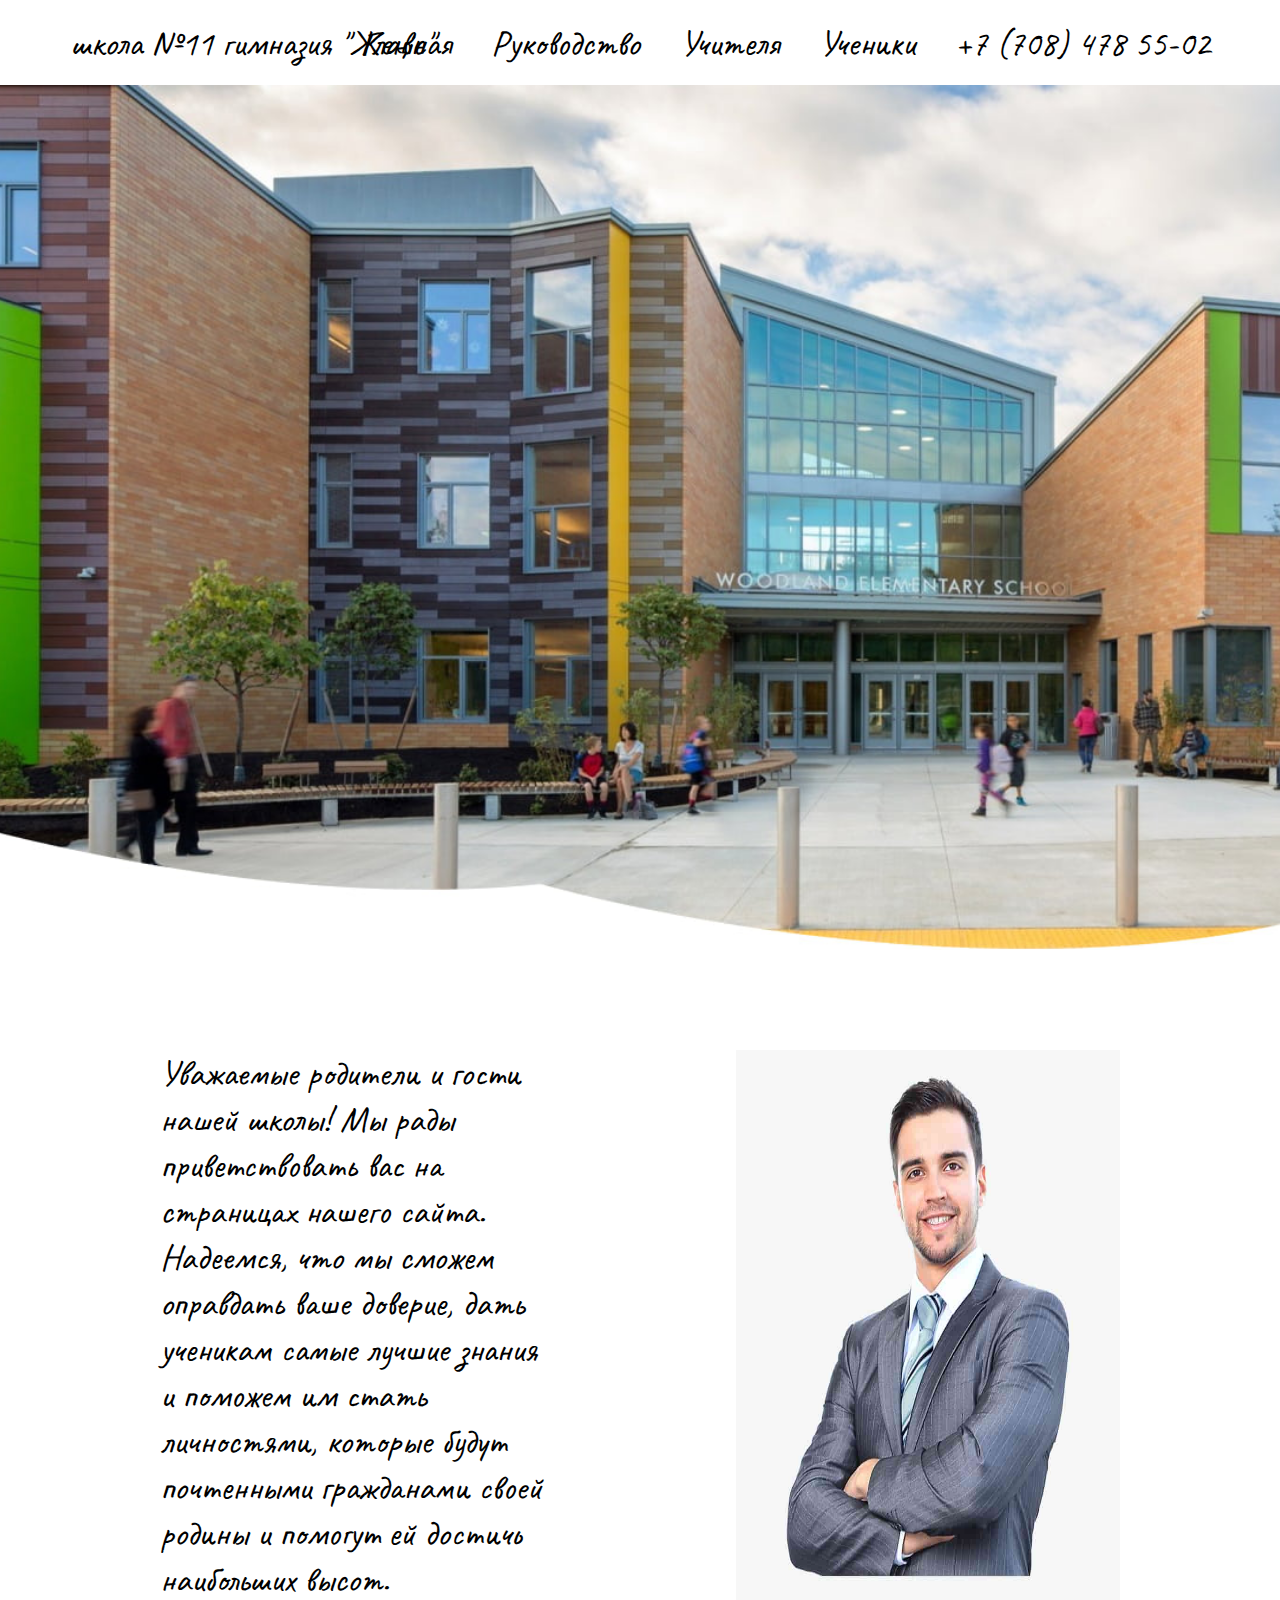
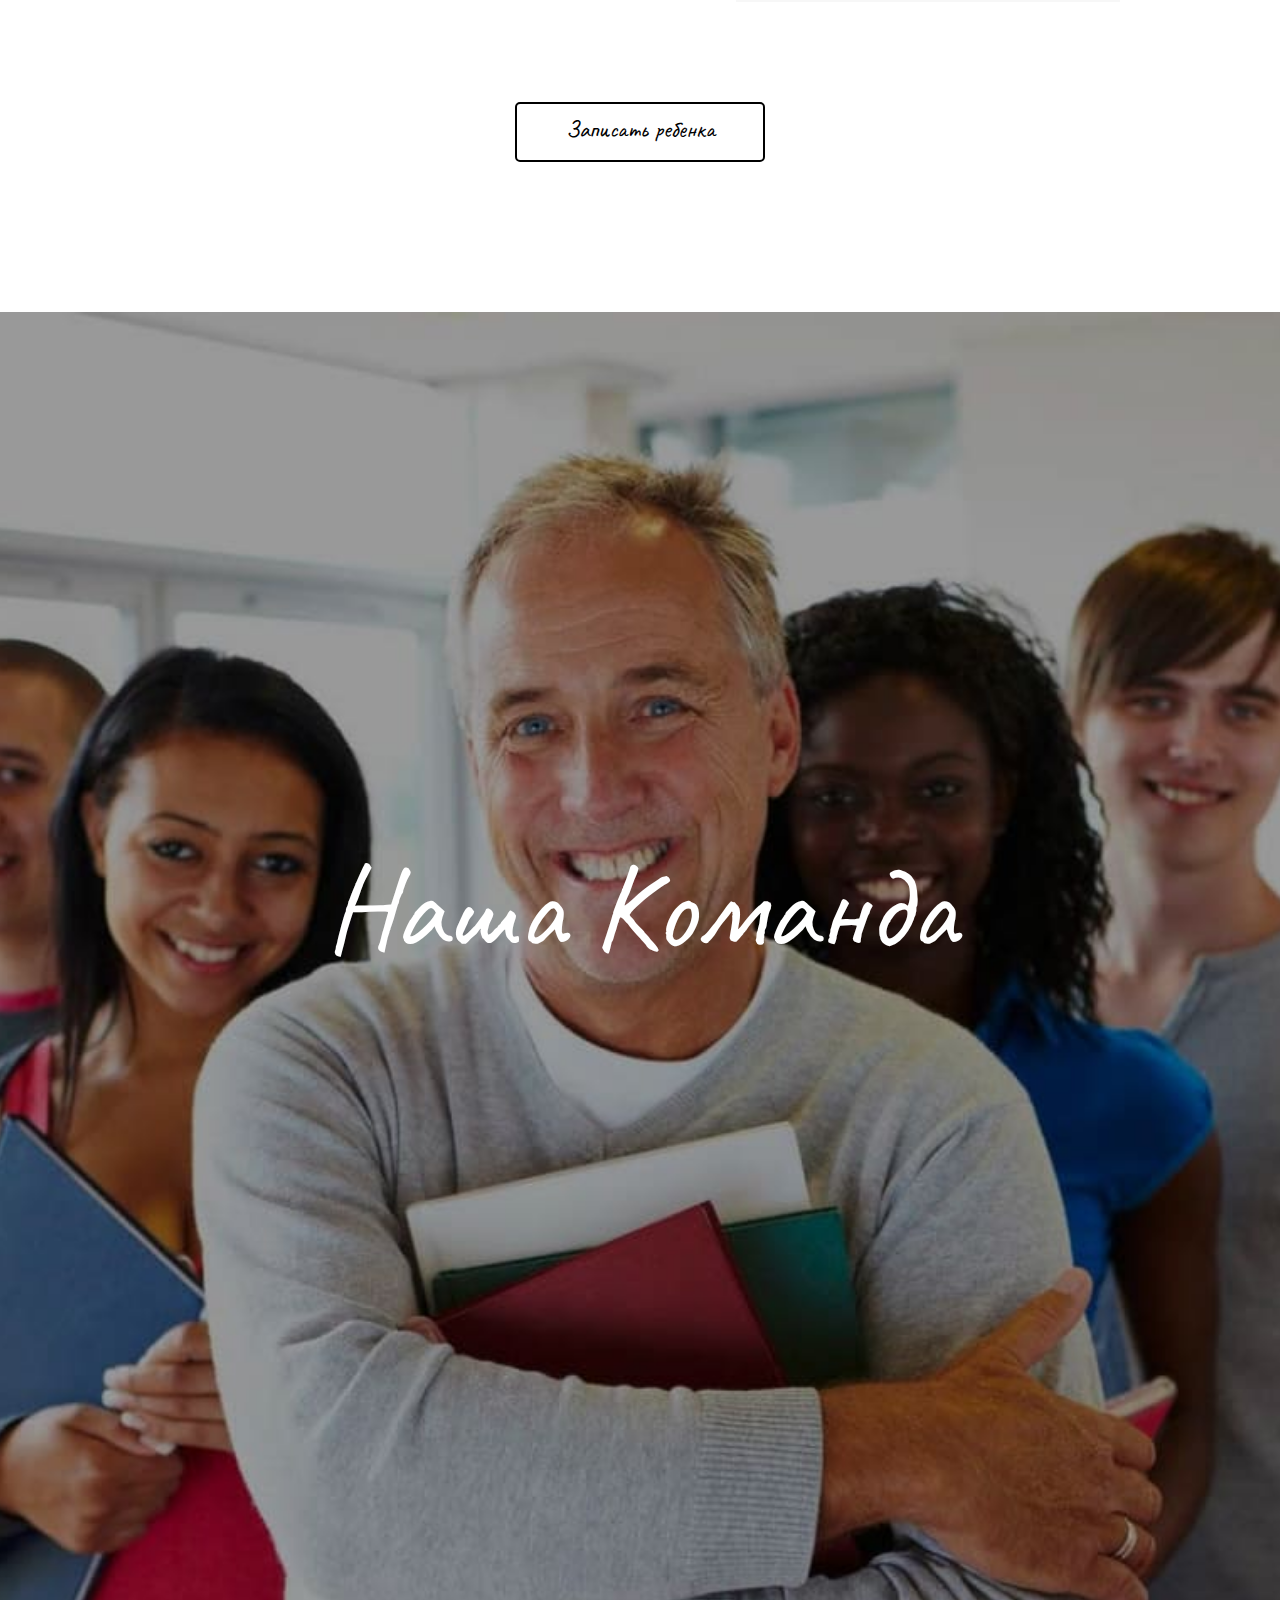
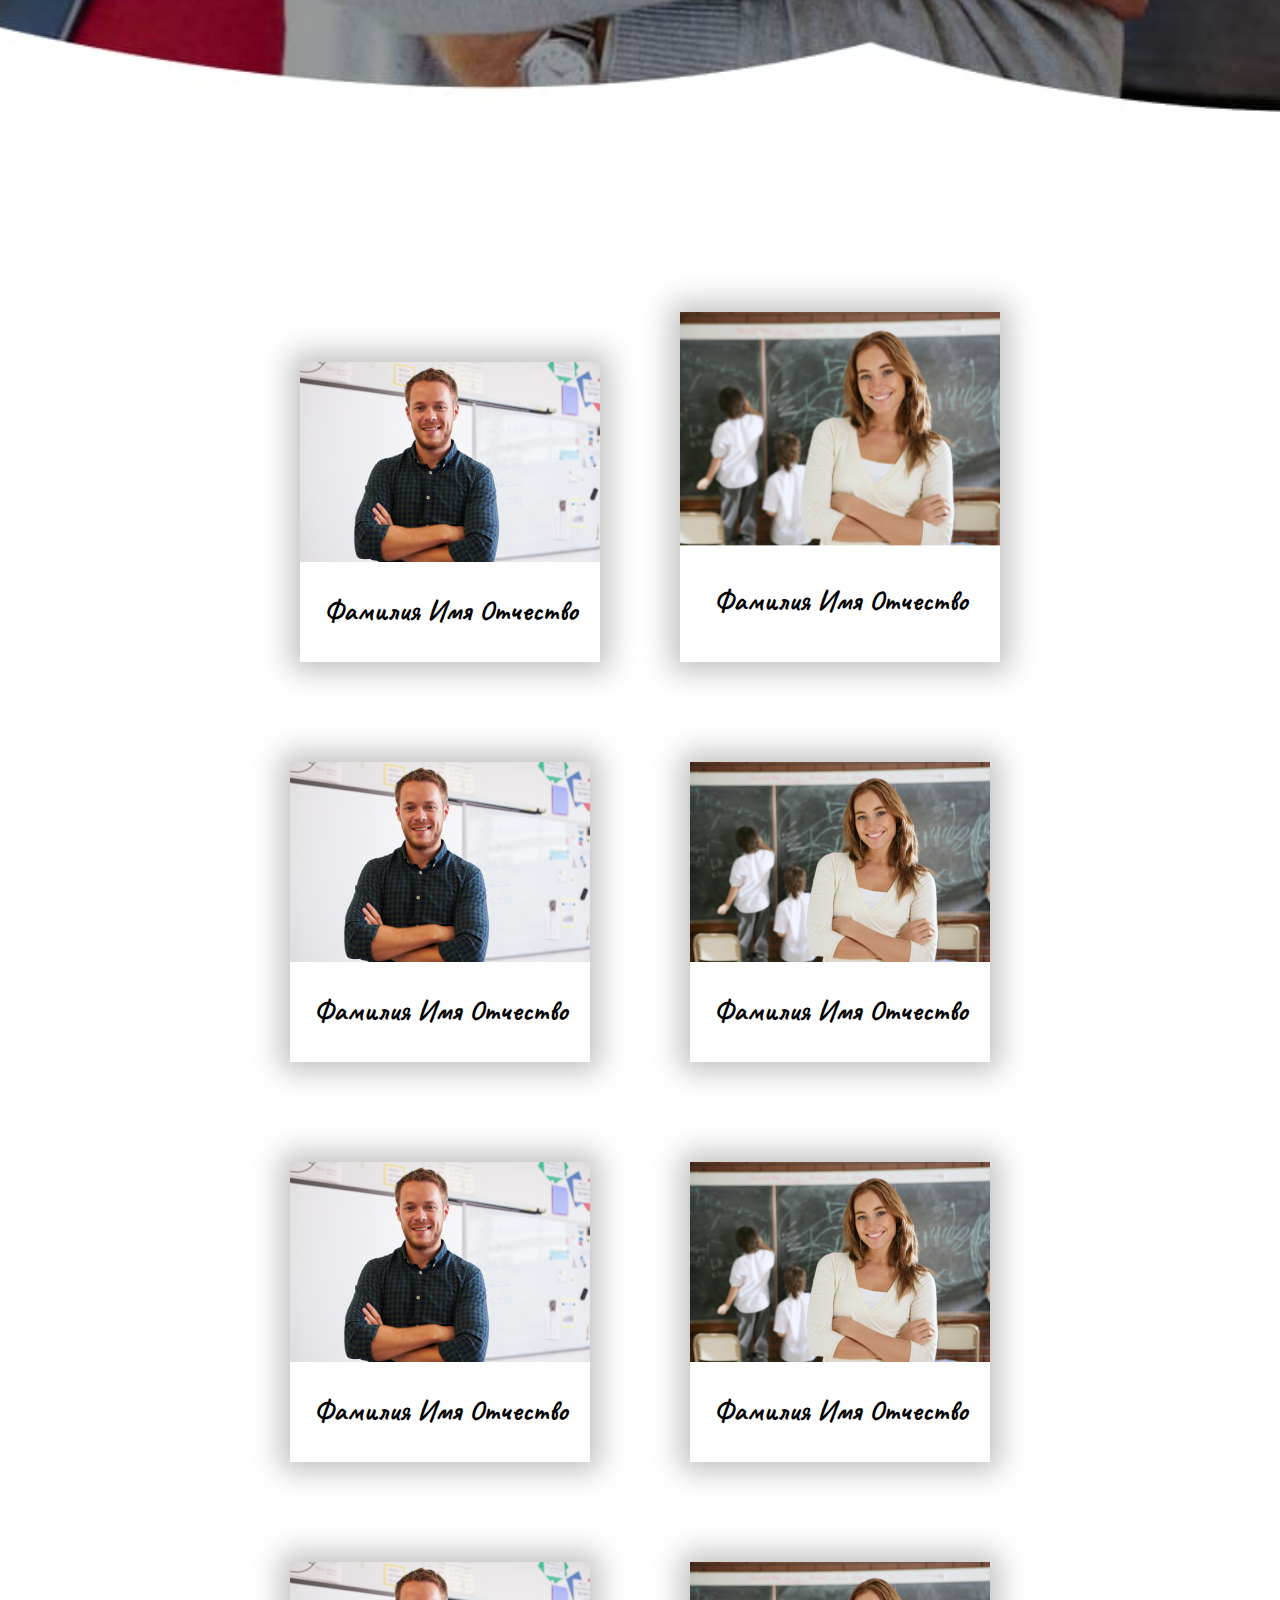
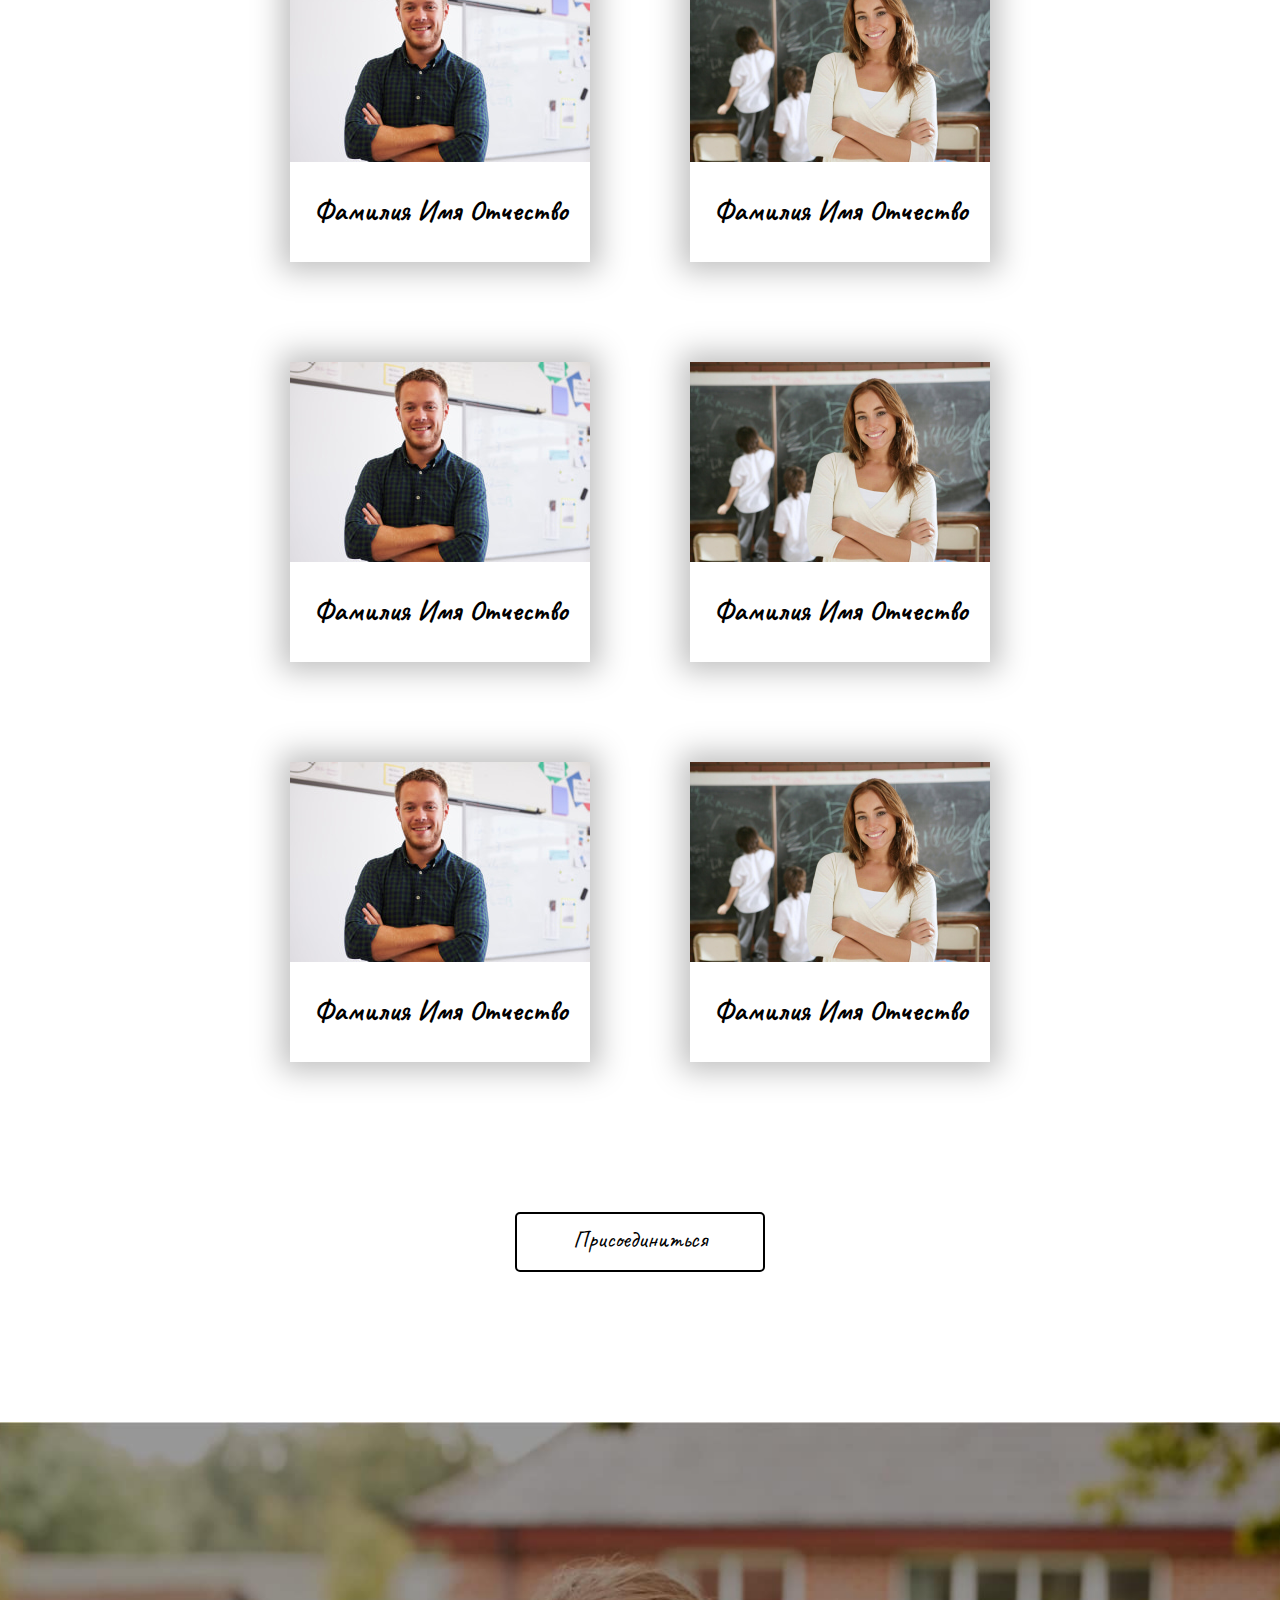
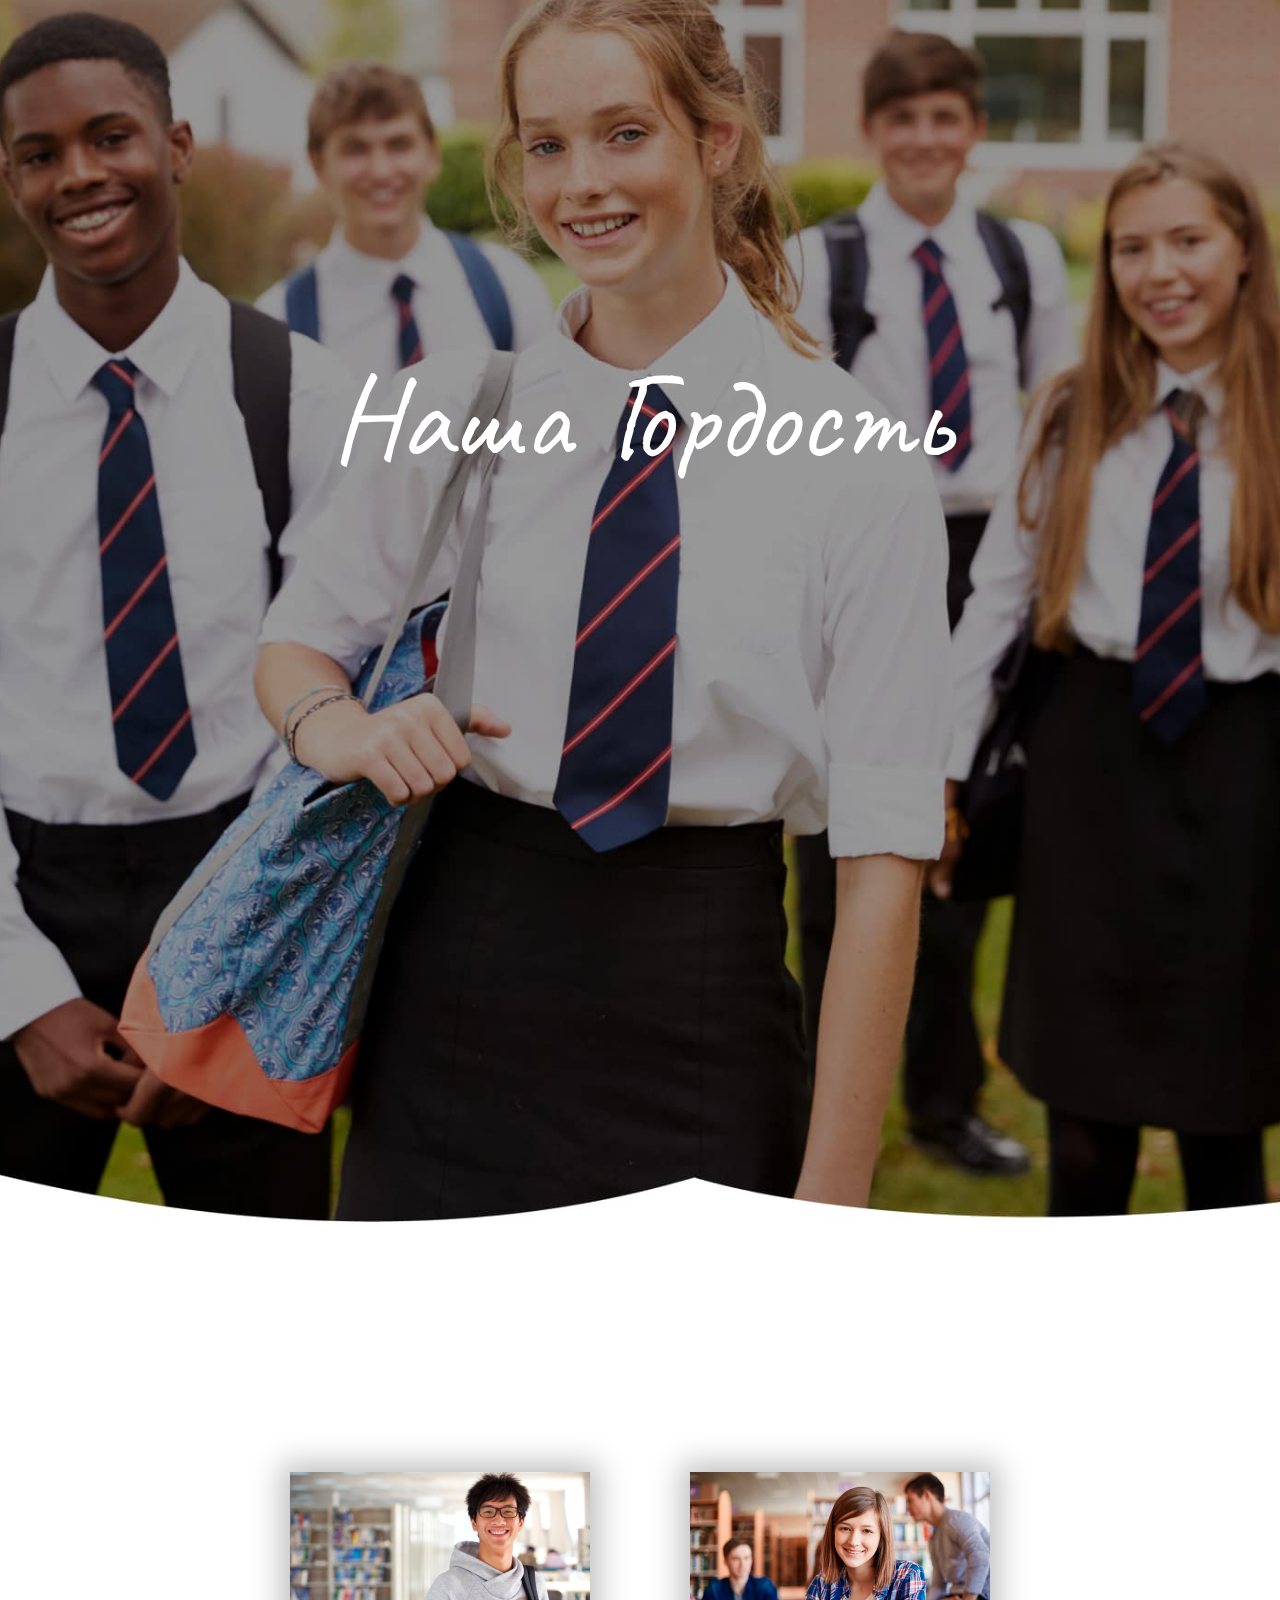
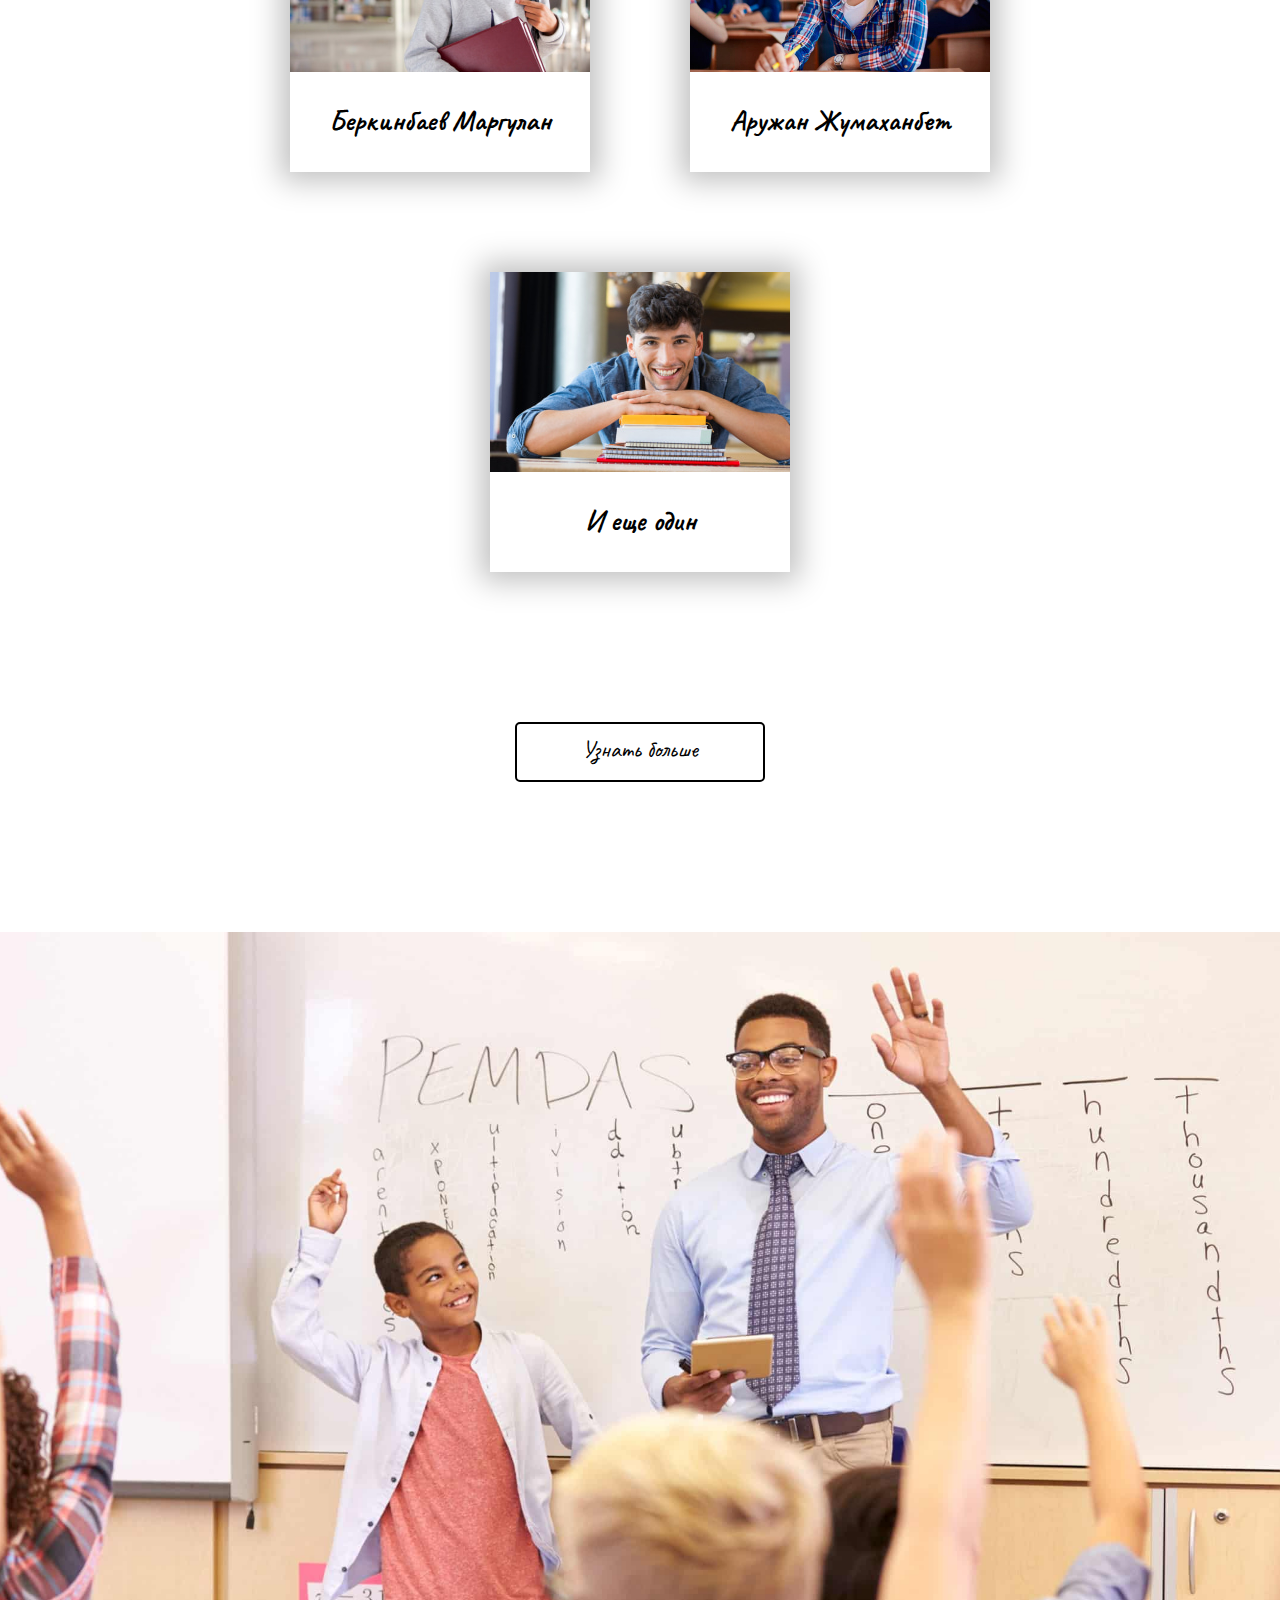
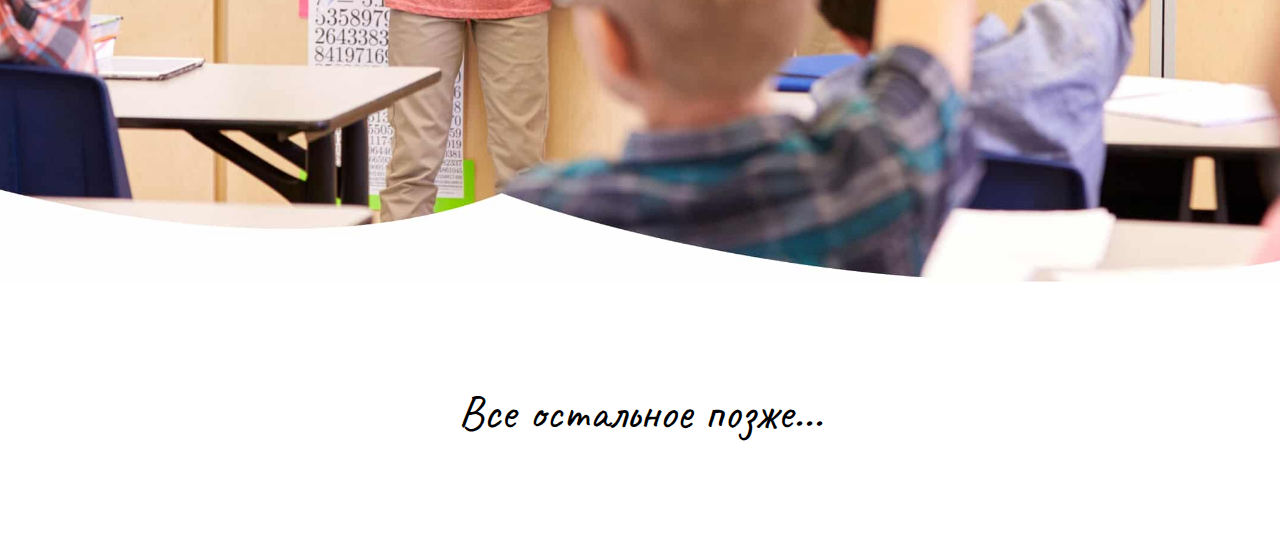
==== index.html @ 85d2d3c3 "Add files via upload" ====
<!DOCTYPE html>
<html lang="en">
<head>
    <meta charset="UTF-8">
    <meta name="viewport" content="width=device-width, initial-scale=1.0">
    <link href="styles.css" rel="stylesheet">
    <link rel="preconnect" href="https://fonts.gstatic.com">
<link href="https://fonts.googleapis.com/css2?family=Caveat&display=swap" rel="stylesheet">
    <title>11 школа</title>
</head>
<body>
    <div class="nav">
            <div class="logo">школа №11 гимназия "Жеңіс"</div>
            <div class="nav__items">
                <a id="one" href="#first"><div class="nav__item">Главная</div></a>
                <a id="two" href="#second"><div class="nav__item">Руководство</div></a>
                <a id="three" href="#third"><div class="nav__item">Учителя</div></a>
                <a id="four" href="#fourth"><div class="nav__item">Ученики</div></a>
                <div class="nav__item"><a href="tel:+77084785641" target="_blank">+7 (708) 478 55-02</a></div>
            </div>
        </div>        
    <div class="header"  id="first">
    </div>
    <div class="container" id="second">
        <div class="glavnaya">
            <div class="about">Уважаемые родители и гости нашей школы! Мы рады приветствовать вас на страницах нашего сайта. Надеемся, что мы сможем оправдать ваше доверие, дать ученикам самые лучшие знания и поможем им стать личностями, которые будут почтенными гражданами своей родины и помогут ей достичь наибольших высот. </div>
            <img src="15.jpg" alt="" class="director">
        </div>
        <a href="# " class="button">Записать ребенка</a>
    <div class="teachers" id="third">
        <div class="teachers__back"><p>Наша Команда</p></div>
        <div class="teachers__boxes">
            <div class="teachers_box t1"><h1>Фамилия Имя Отчество</h1></div>
            <div class="teachers_box big t2"><h1>Фамилия Имя Отчество</h1></div>
            <div class="teachers_box t1"><h1>Фамилия Имя Отчество</h1></div>
            <div class="teachers_box t2"><h1>Фамилия Имя Отчество</h1></div>
            <div class="teachers_box t1"><h1>Фамилия Имя Отчество</h1></div>
            <div class="teachers_box t2"><h1>Фамилия Имя Отчество</h1></div>
            <div class="teachers_box t1"><h1>Фамилия Имя Отчество</h1></div>
            <div class="teachers_box t2"><h1>Фамилия Имя Отчество</h1></div>
            <div class="teachers_box t1"><h1>Фамилия Имя Отчество</h1></div>
            <div class="teachers_box t2"><h1>Фамилия Имя Отчество</h1></div>
            <div class="teachers_box t1"><h1>Фамилия Имя Отчество</h1></div>
            <div class="teachers_box t2"><h1>Фамилия Имя Отчество</h1></div>
        </div>
        <a href="# " class="button">Присоединиться</a>
    </div>

    <div class="students" id="fourth">
        <div class="students__back"><p>Наша Гордость</p></div>
        <div class="students__boxes">
            <div class="students_box1 ss"><h1>Беркинбаев Маргулан</h1></div>
            <div class="students_box2 ss"><h1>Аружан Жумаханбет</h1></div>
            <div class="students_box3 ss"><h1>И еще один</h1></div>
        </div>
        <a href="# " class="button">Узнать больше</a>
    </div>
    <div class="eshe"></div>
    <div class="other">Все остальное позже...</div>
    </div>

    <script src="jquery.min.js"></script>
<script src="scripts.js"></script>
</body>
</html>
---- styles.css ----
html, body {
  background: #fff;
  font-size:24px;
  font-family: 'Caveat', cursive;
  box-sizing: border-box;
  margin: 0px auto;
  padding: 0px;
}

/* #f6f2e9 */

a, a:hover {text-decoration: none; color: #000;}

::-moz-selection {
color : #fff;
background : yellow;
text-shadow : none;
}
::selection {
color : #fff;
background : #FDD835;
text-shadow : none;
}

.header {
  background: url('../6.jpg') no-repeat center top / cover;
  height: 950px;
  width: 100%;
}
.nav {
  position: fixed;
  display: flex;
  padding: 0px;
  font-size: 1.5em;
  justify-content: center;
  margin: auto;
  width: 100%;
  height: 85px;
  background: #fff;
  z-index: 5;
}

.logo {
  position: absolute;
  direction: block;
  left: 50px;
  margin: 20px;
}

.nav__items {
  position: absolute;
  display: flex;
  right: 50px;
}

.nav__item {
  margin: 20px;
  cursor: pointer;
  transition: 0.3s;
}

.nav__item:hover {
  color: #FF9E80;
}

.container {
  width: 100%;
  padding: 0px;
  justify-content: center;
  margin: 100px 0px;
}

.glavnaya {
  display: flex;
  justify-content: center;
  margin: 0px auto;
}

.about {
  width: 30%;
  margin: 0px 15% 0px 0px;
  font-size: 1.5em;
}

.director {
  width: 30%;
}

.button {
  width: 250px;
  height: 60px;
  background: #FFFFFF;
  border: 2px solid #000000;
  box-sizing: border-box;
  border-radius: 5px;
  display: block;
  margin: auto;
  text-align: center;
  justify-content: center;
  cursor: pointer;
  transition: 0.3s;
  padding: 10px 0px;
  margin-top:100px;
}

.button:hover {
  background: #000;
  color: #fff;
}

.teachers, .students {
  margin: 150px 0px;
}

p {
  font-size: 5em;
  text-align: center;
}

.teachers__back {
  background: url('../20.jpg') no-repeat center top / cover;
  align-items: center;
  height: 1000px;
  padding-top: 400px;
  color: #fff;
}

.students__back {
  background: url('../2.jpg') no-repeat center top / cover;
  align-items: center;
  height: 1000px;
  padding-top: 400px;
  color: #fff;
}

.teachers__boxes, .students__boxes {
    display: block;
  margin: 0px auto;
  margin-top: 200px;
  display: flex;
  justify-content: center;
  flex-wrap: wrap;
  width: 80%;
}

.teachers_box, .ss {
  width: 300px;
  height: 300px;
  margin: 50px;
  background: #dadada;
  transition: 0.3s;
  box-shadow: 0px 0px 28px 9px rgba(0, 0, 0, 0.25);
}

.big {
  width: 320px;
  height: 350px;
  margin: 0px 30px;
}

.teachers_box:hover, .ss:hover {
  transform: scale(0.96);
  box-shadow: 0px 0px 20px 1px rgba(0, 0, 0, 0.25);
}

.t1 {
  background: url('../t1.jpg') no-repeat center top / cover;
}

.t2 {
  background: url('../t2.jpg') no-repeat center top / cover;
}

.students_box1 {
  background: url('../s1.jpg') no-repeat center top / cover;
}

.students_box2 {
  background: url('../s2.jpg') no-repeat center top / cover;
}

.students_box3 {
  background: url('../s3.jpg') no-repeat center top / cover;
}

.teachers_box h1, .ss h1 {
  font-size: 1.2em;
  text-align: center;
  margin-top:230px;
}

.teachers .big h1 {
  margin-top: 270px;
}

.eshe {
  background: url('../11.jpg') no-repeat center top / cover;
  height: 950px;
  width: 100%;
}

.other {
  font-size: 2rem;
  margin-top: 100px;
  text-align: center;
}
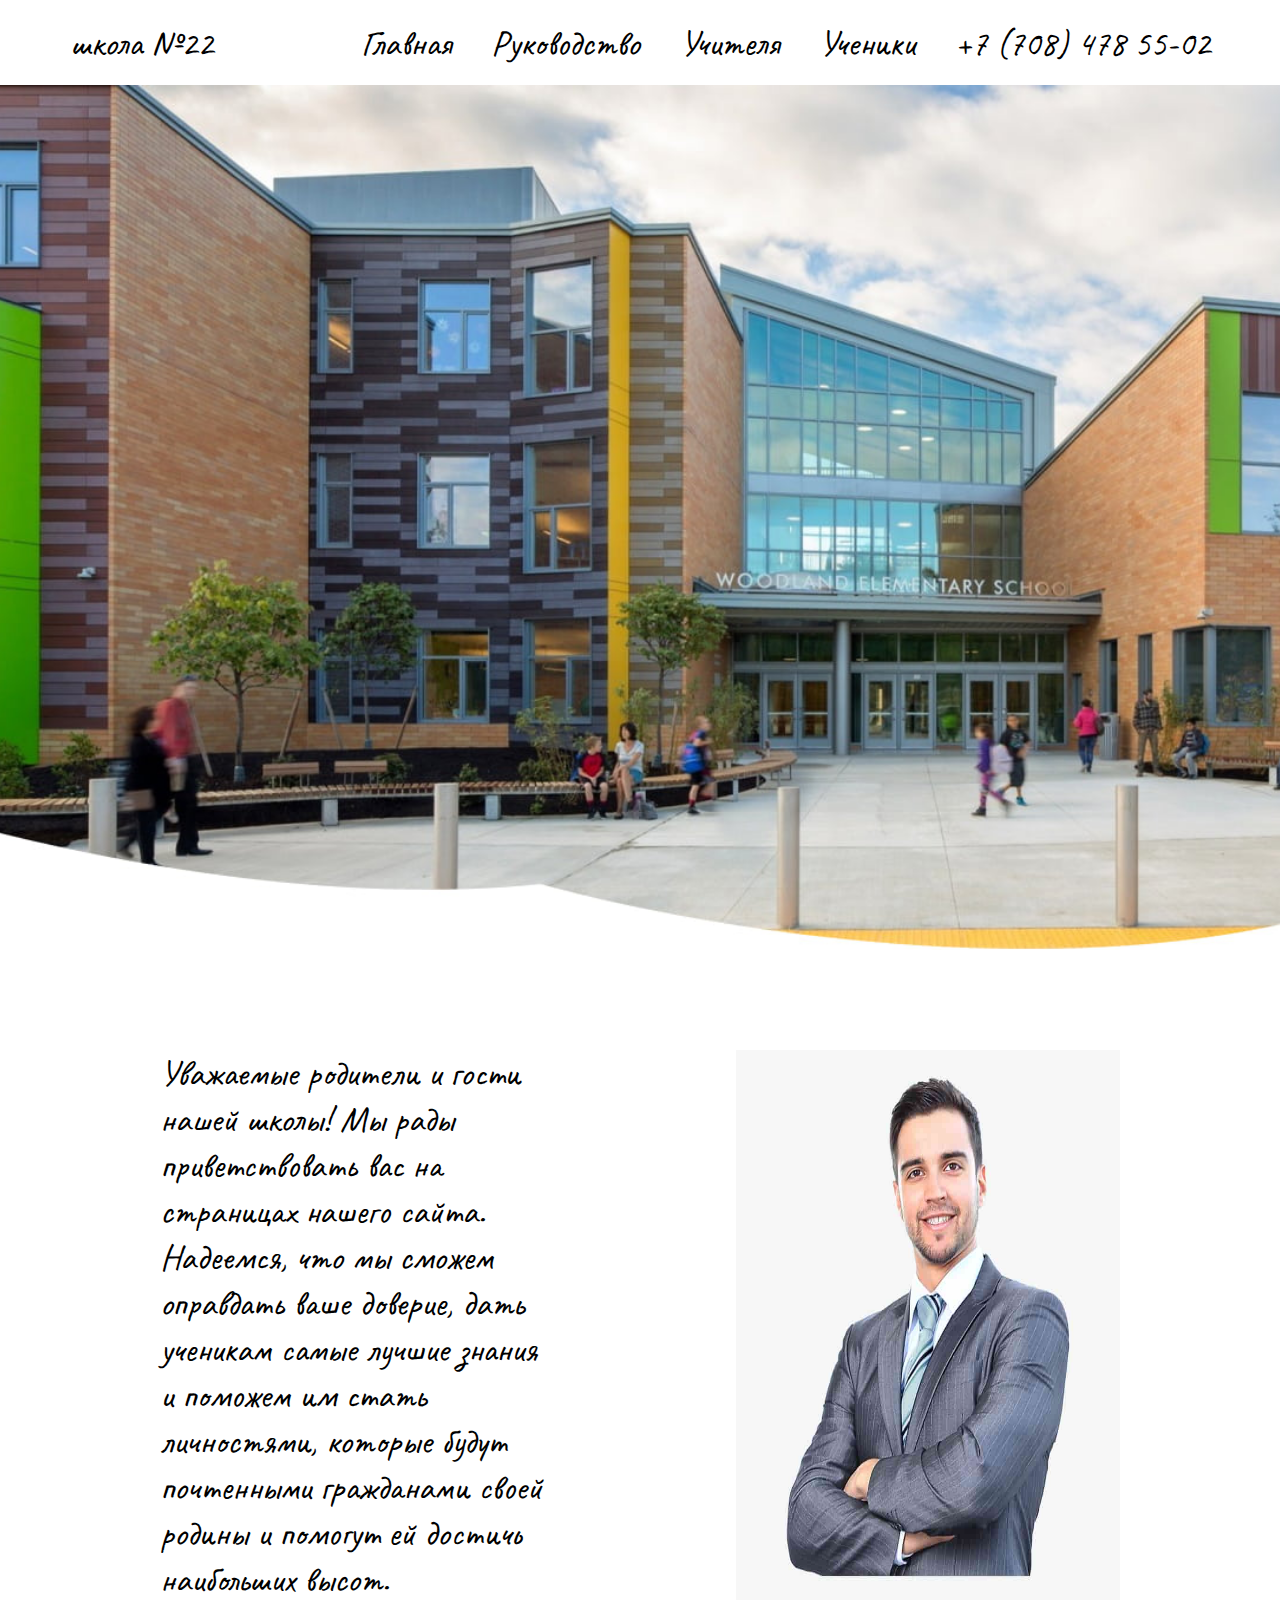
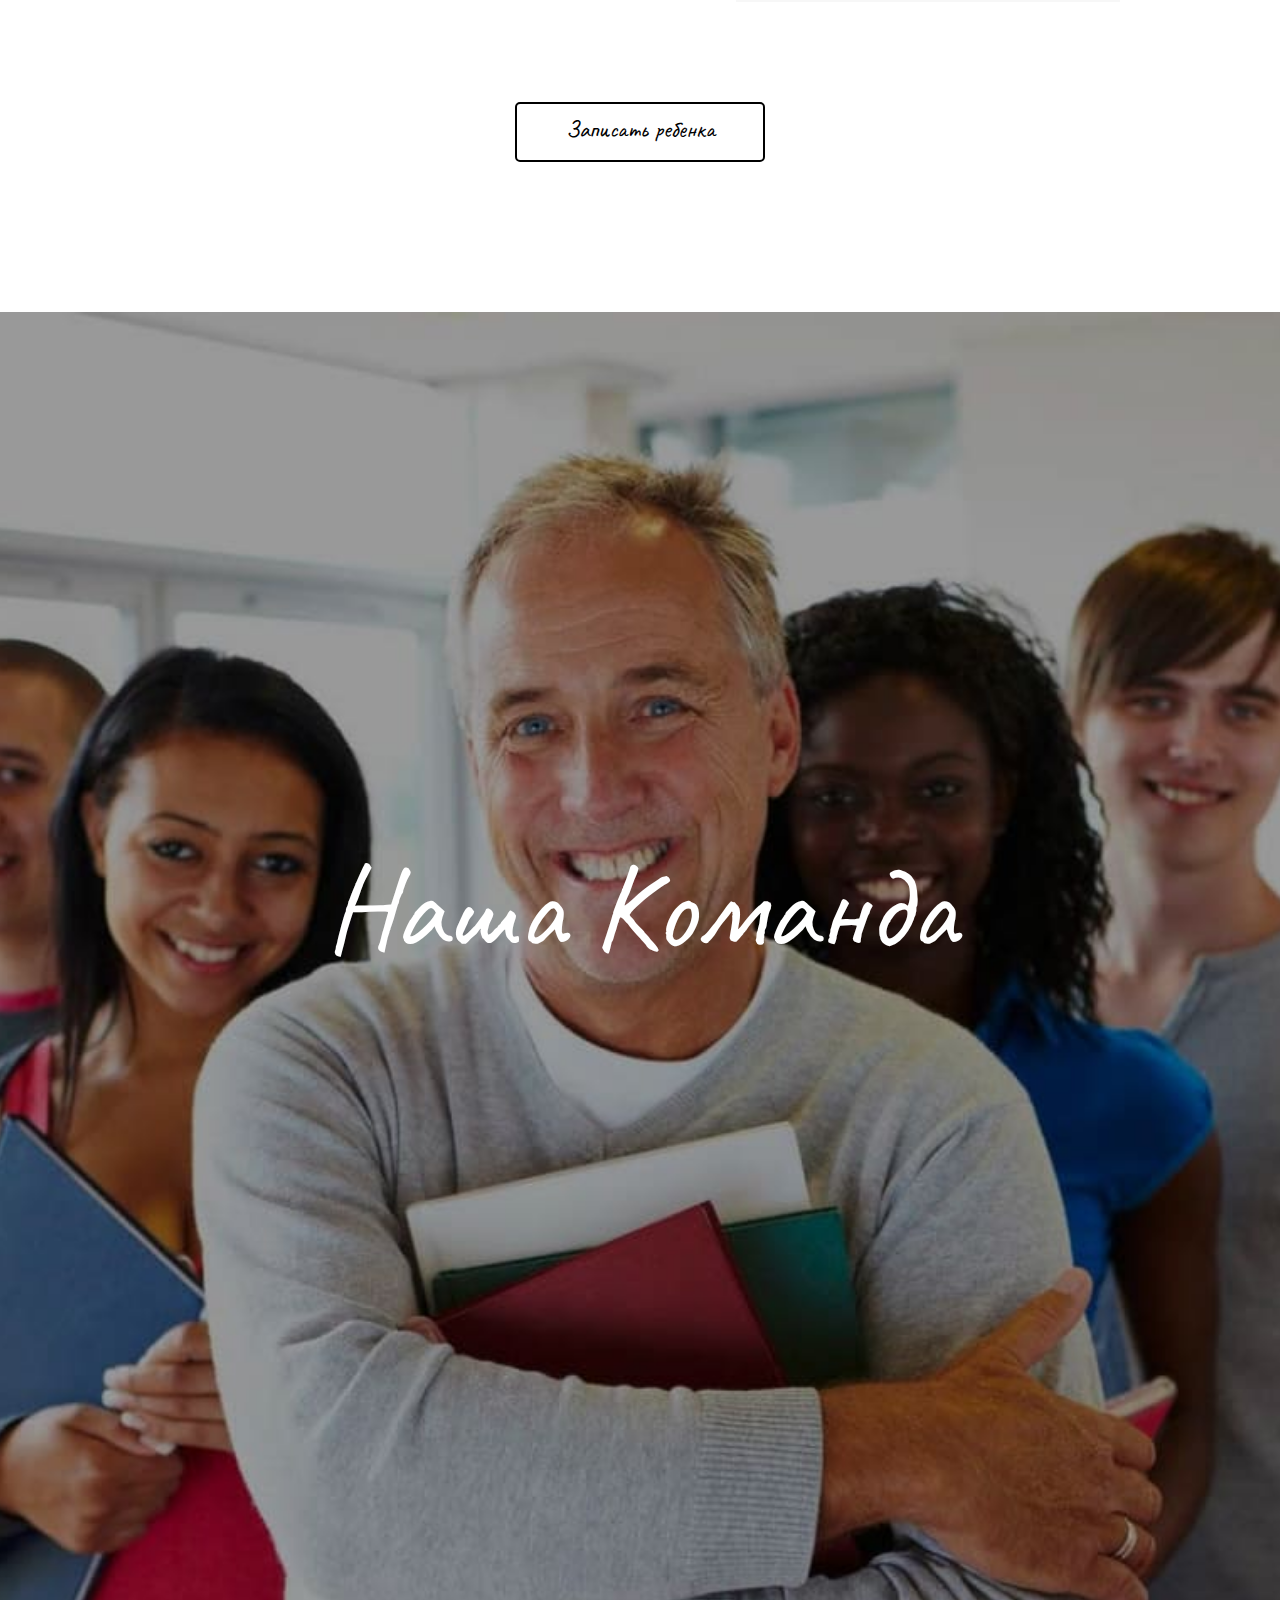
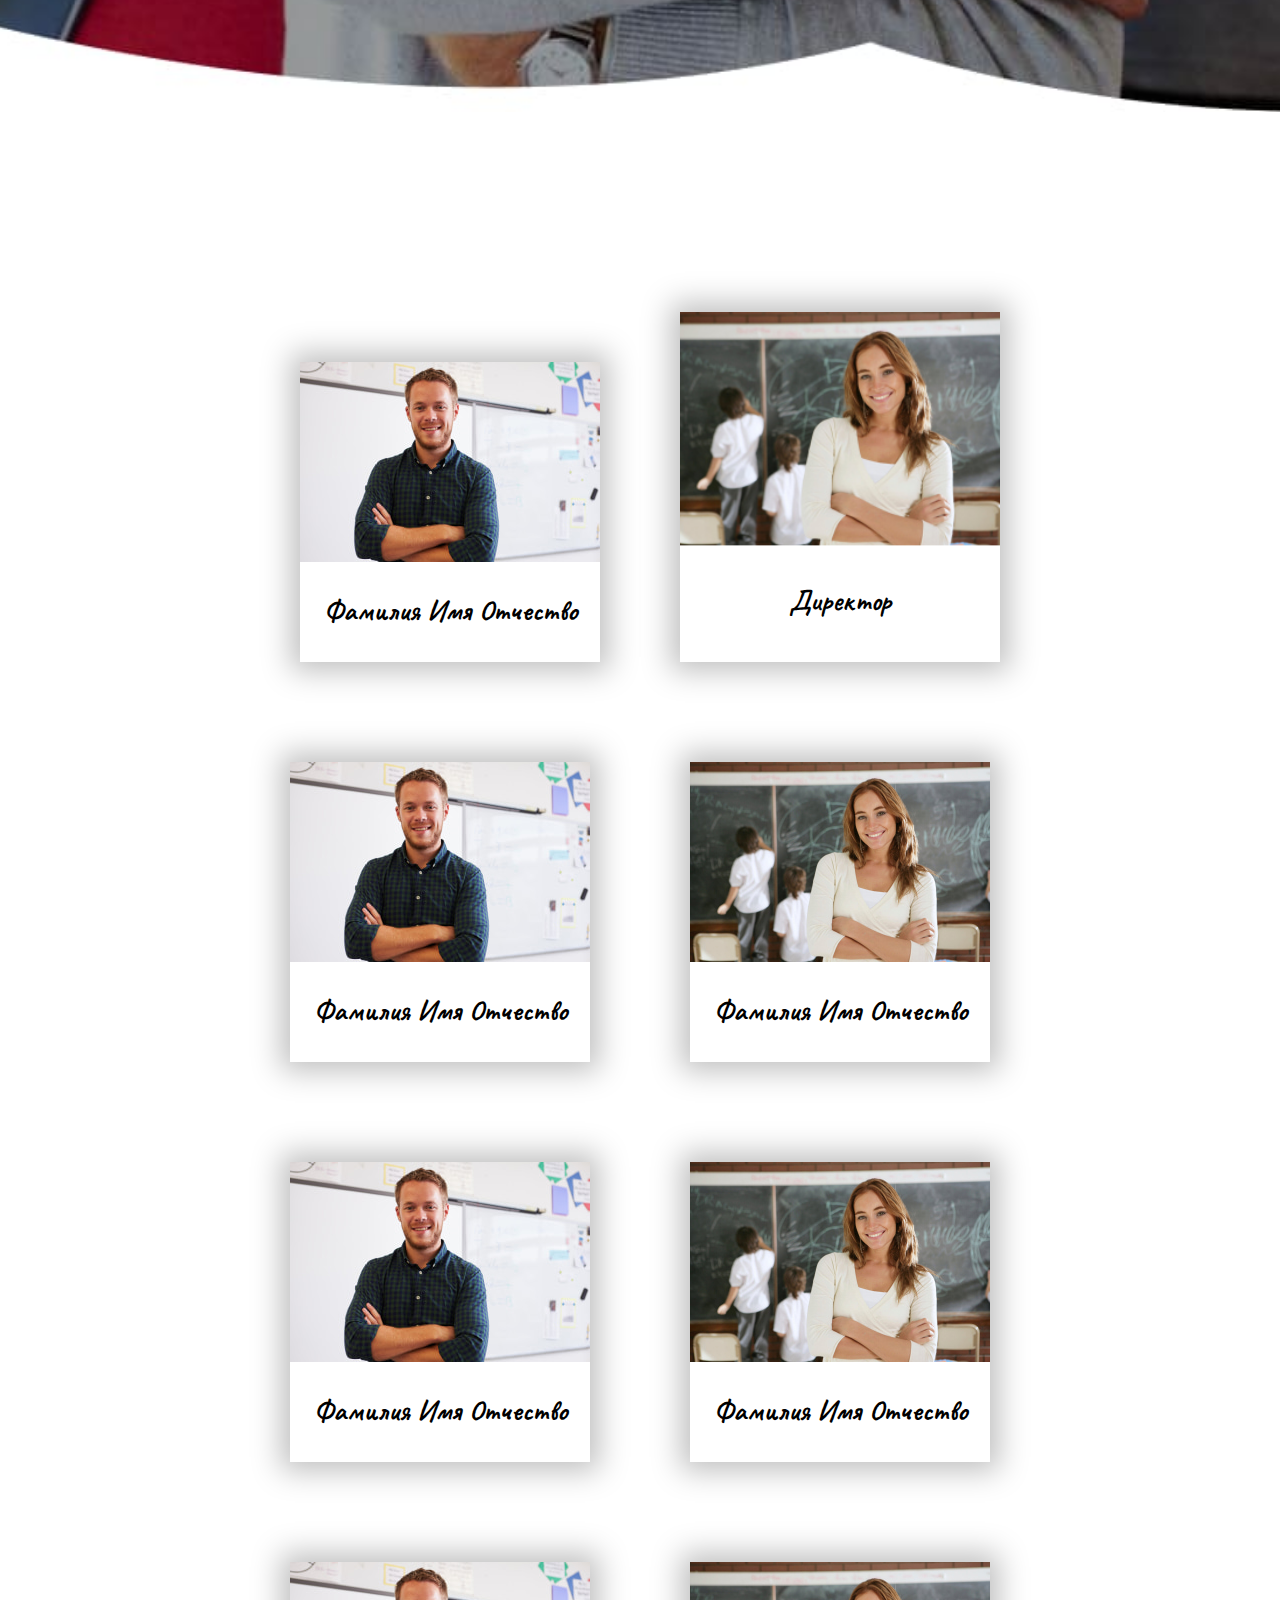
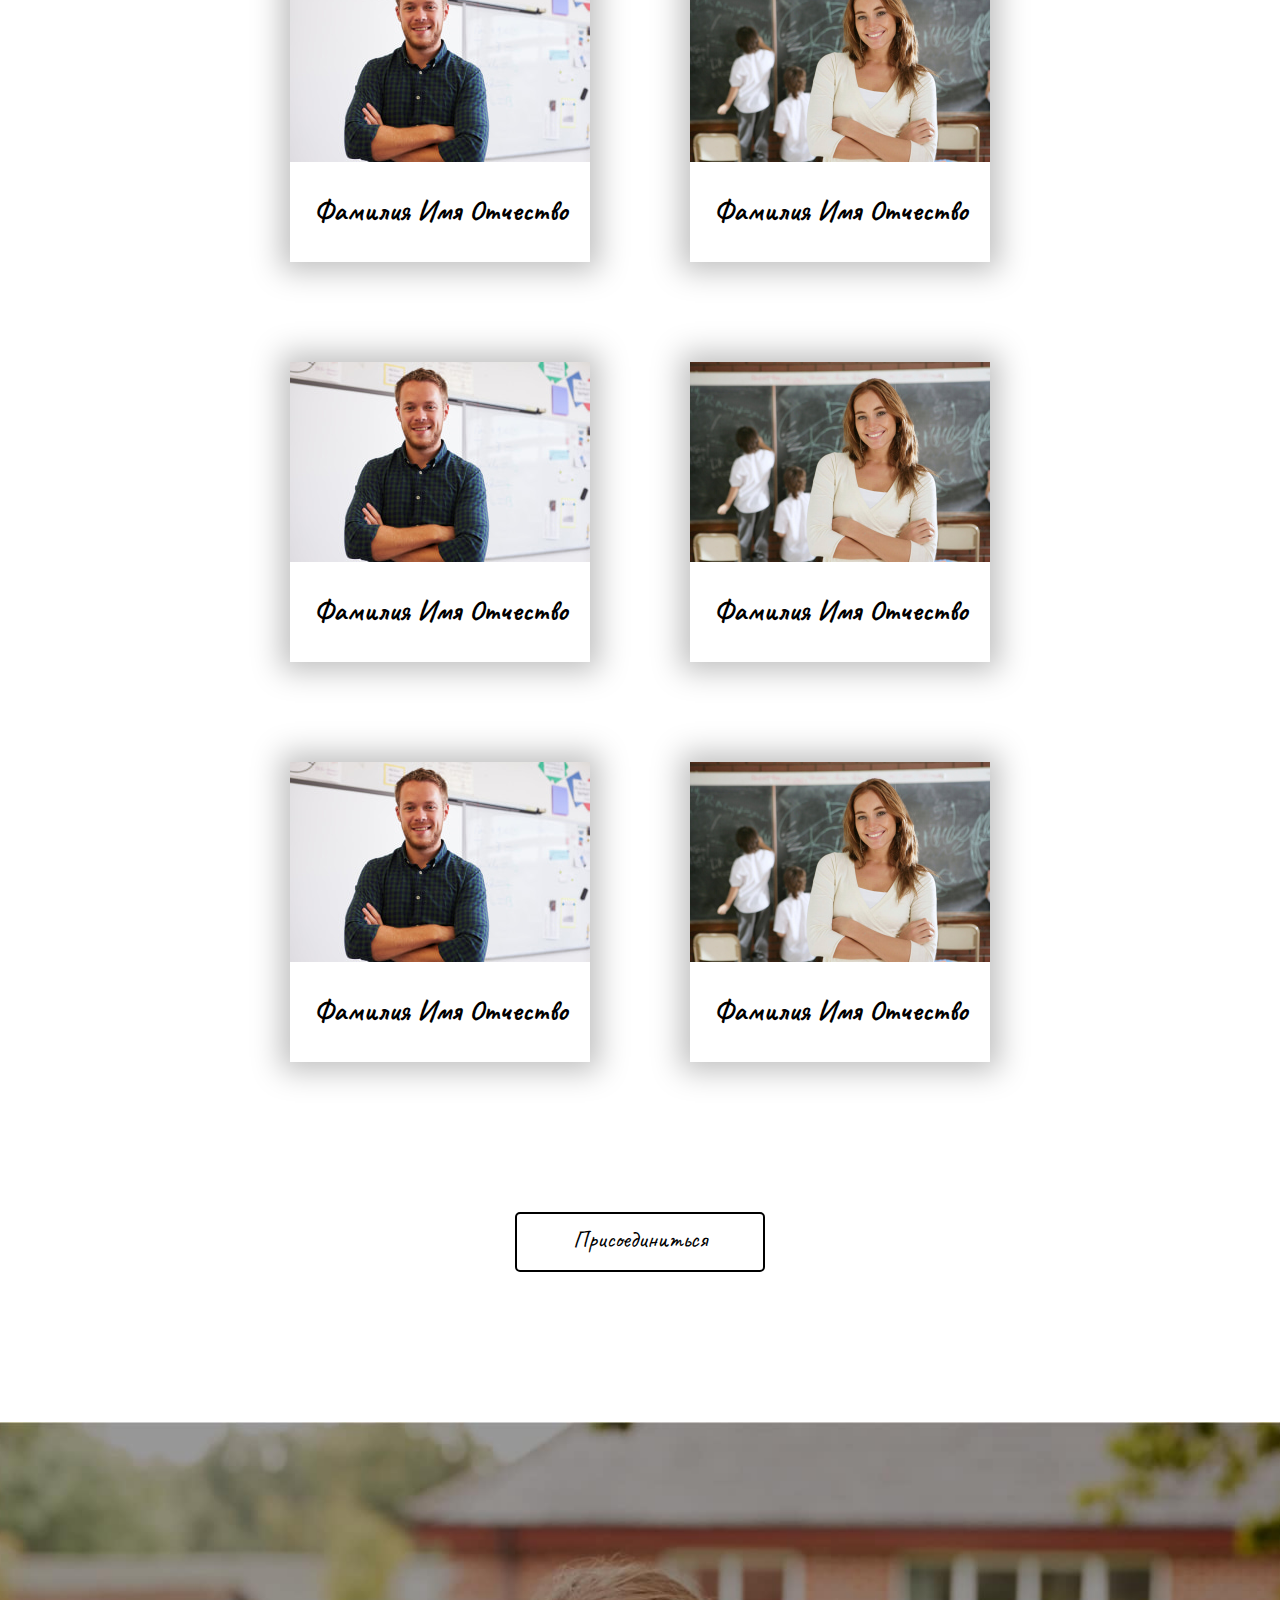
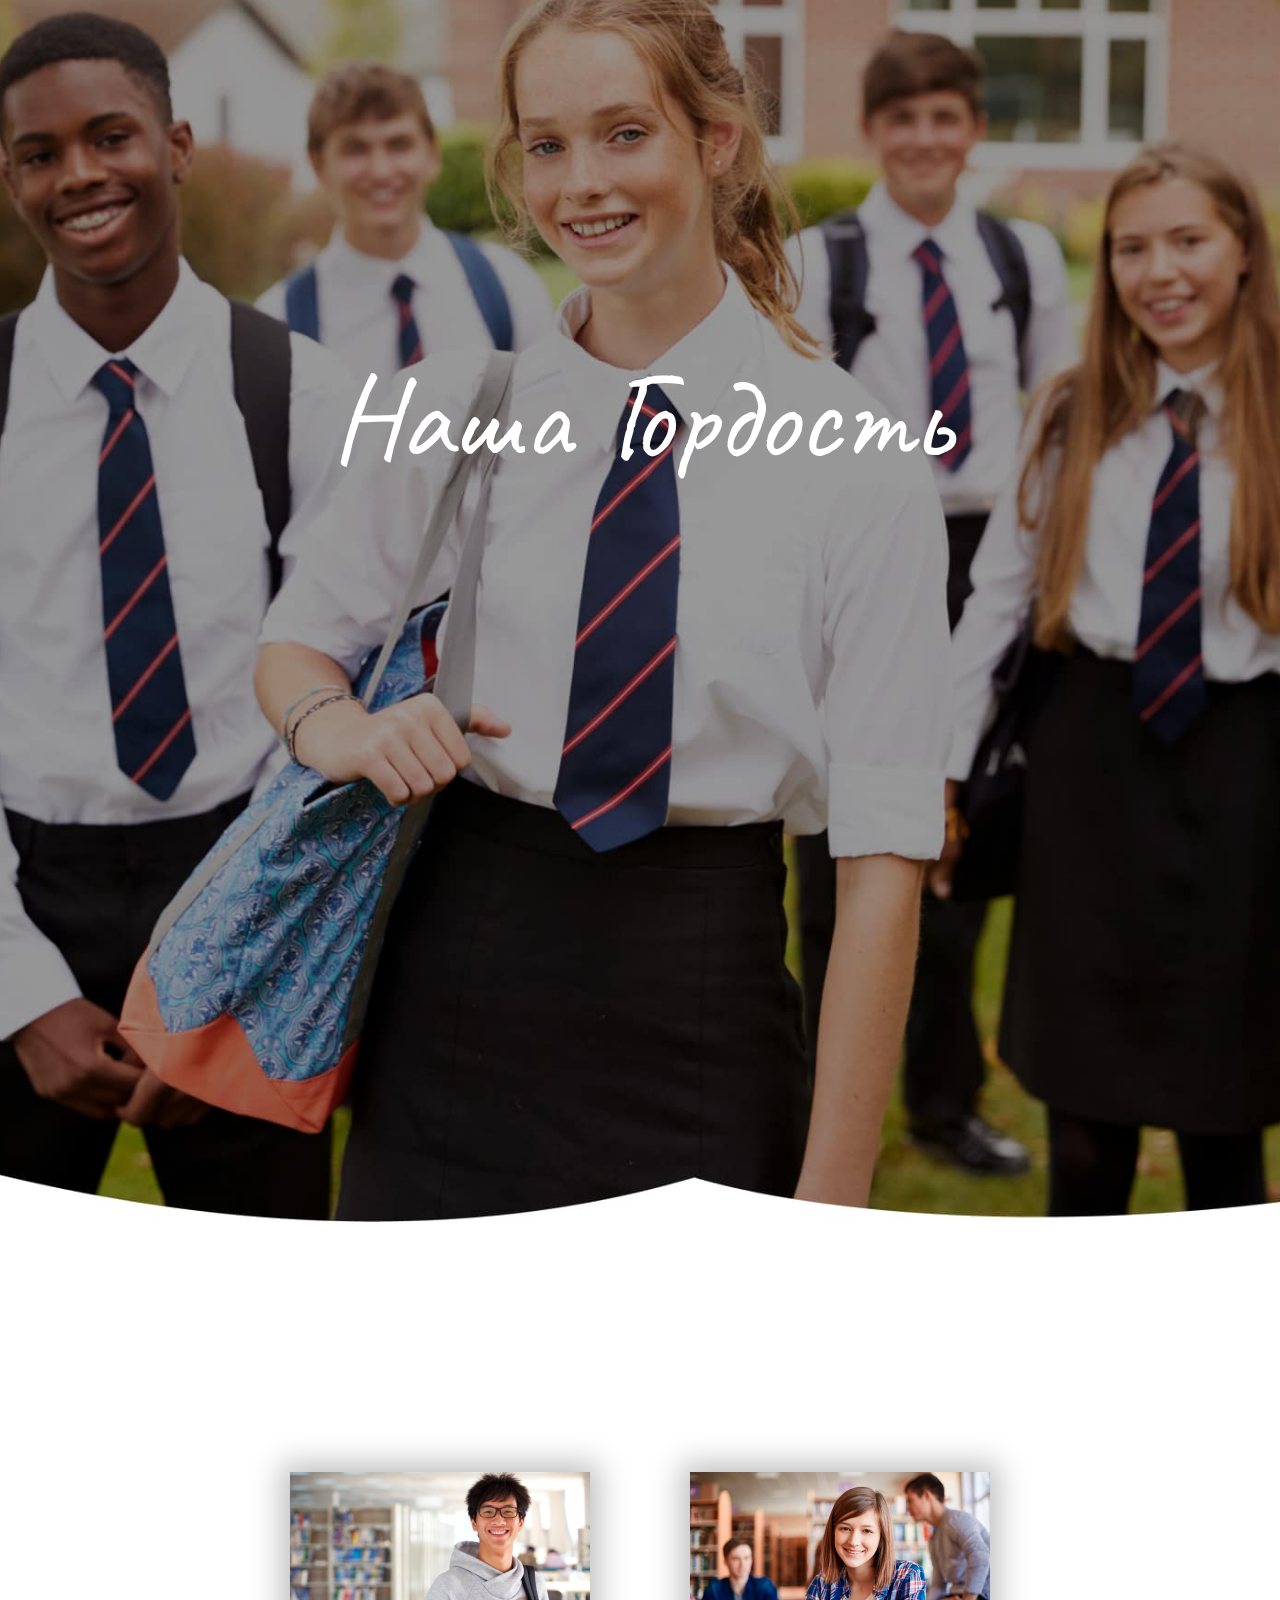
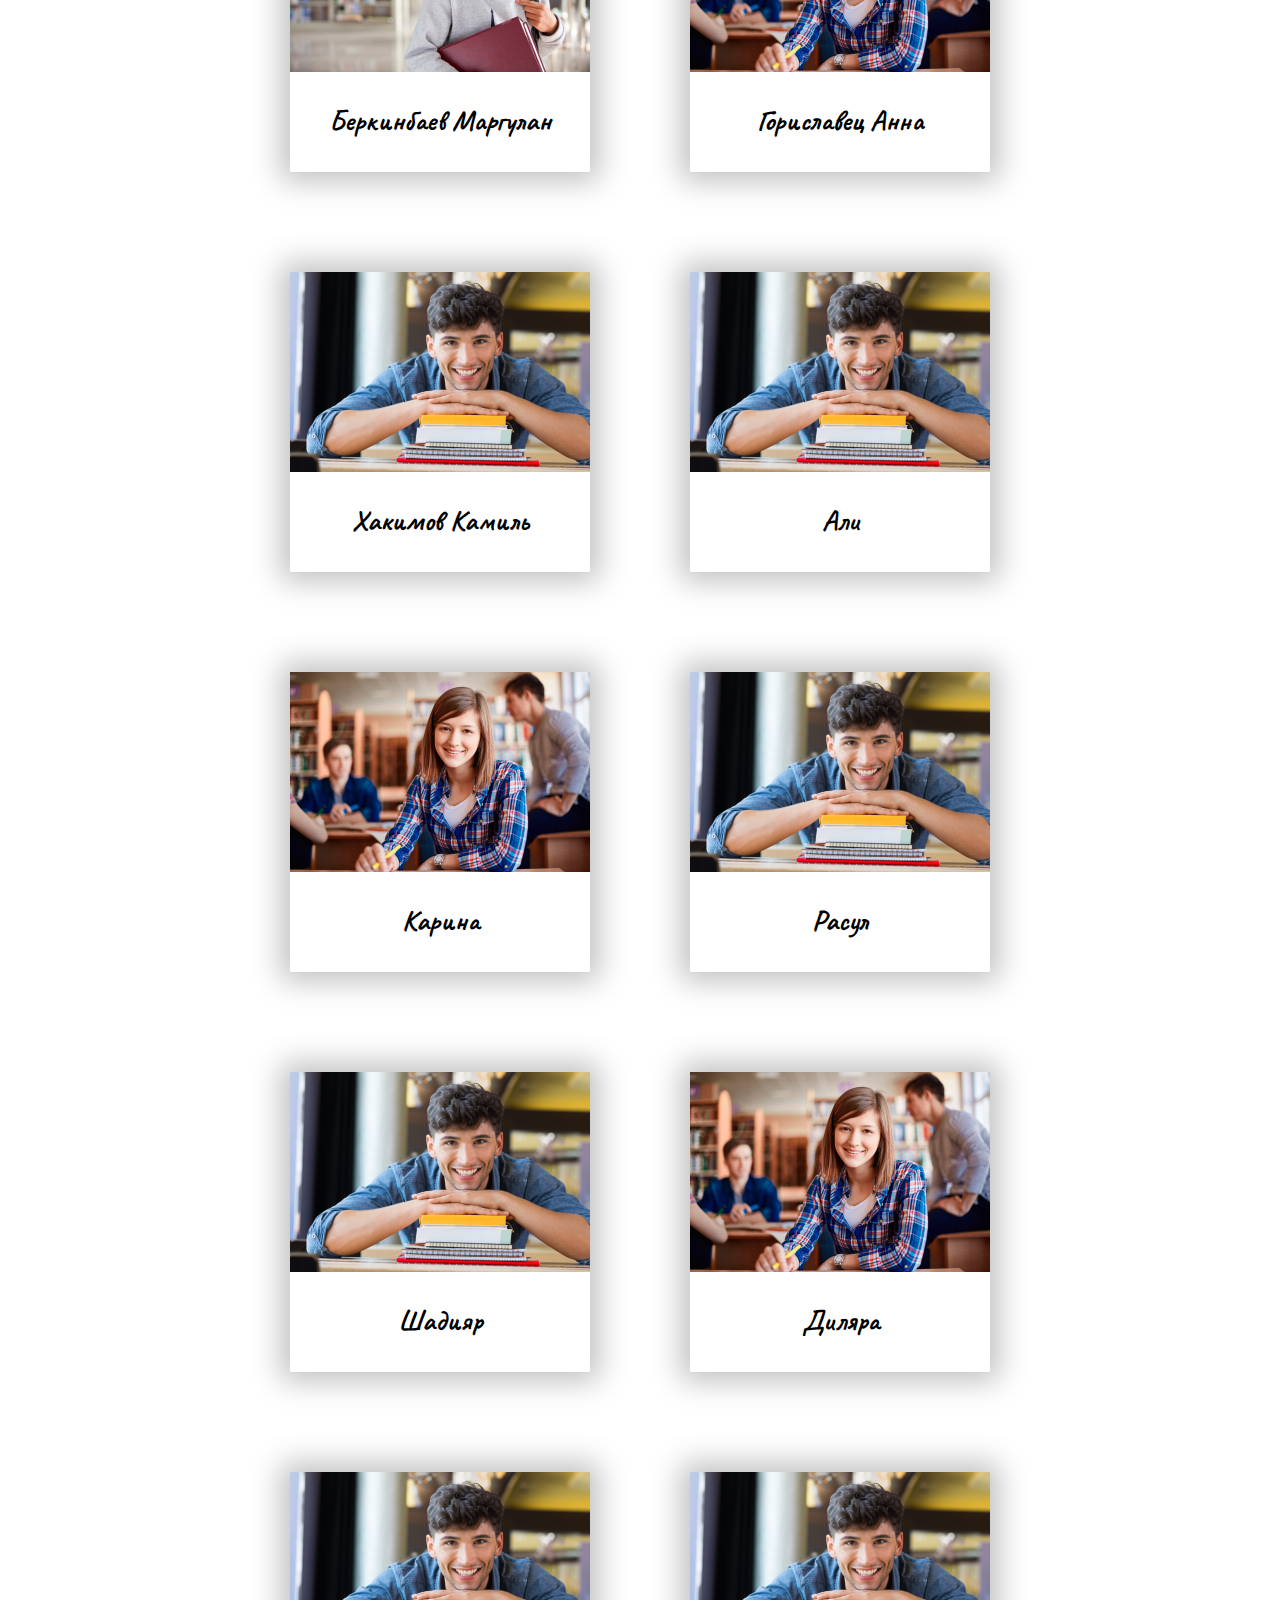
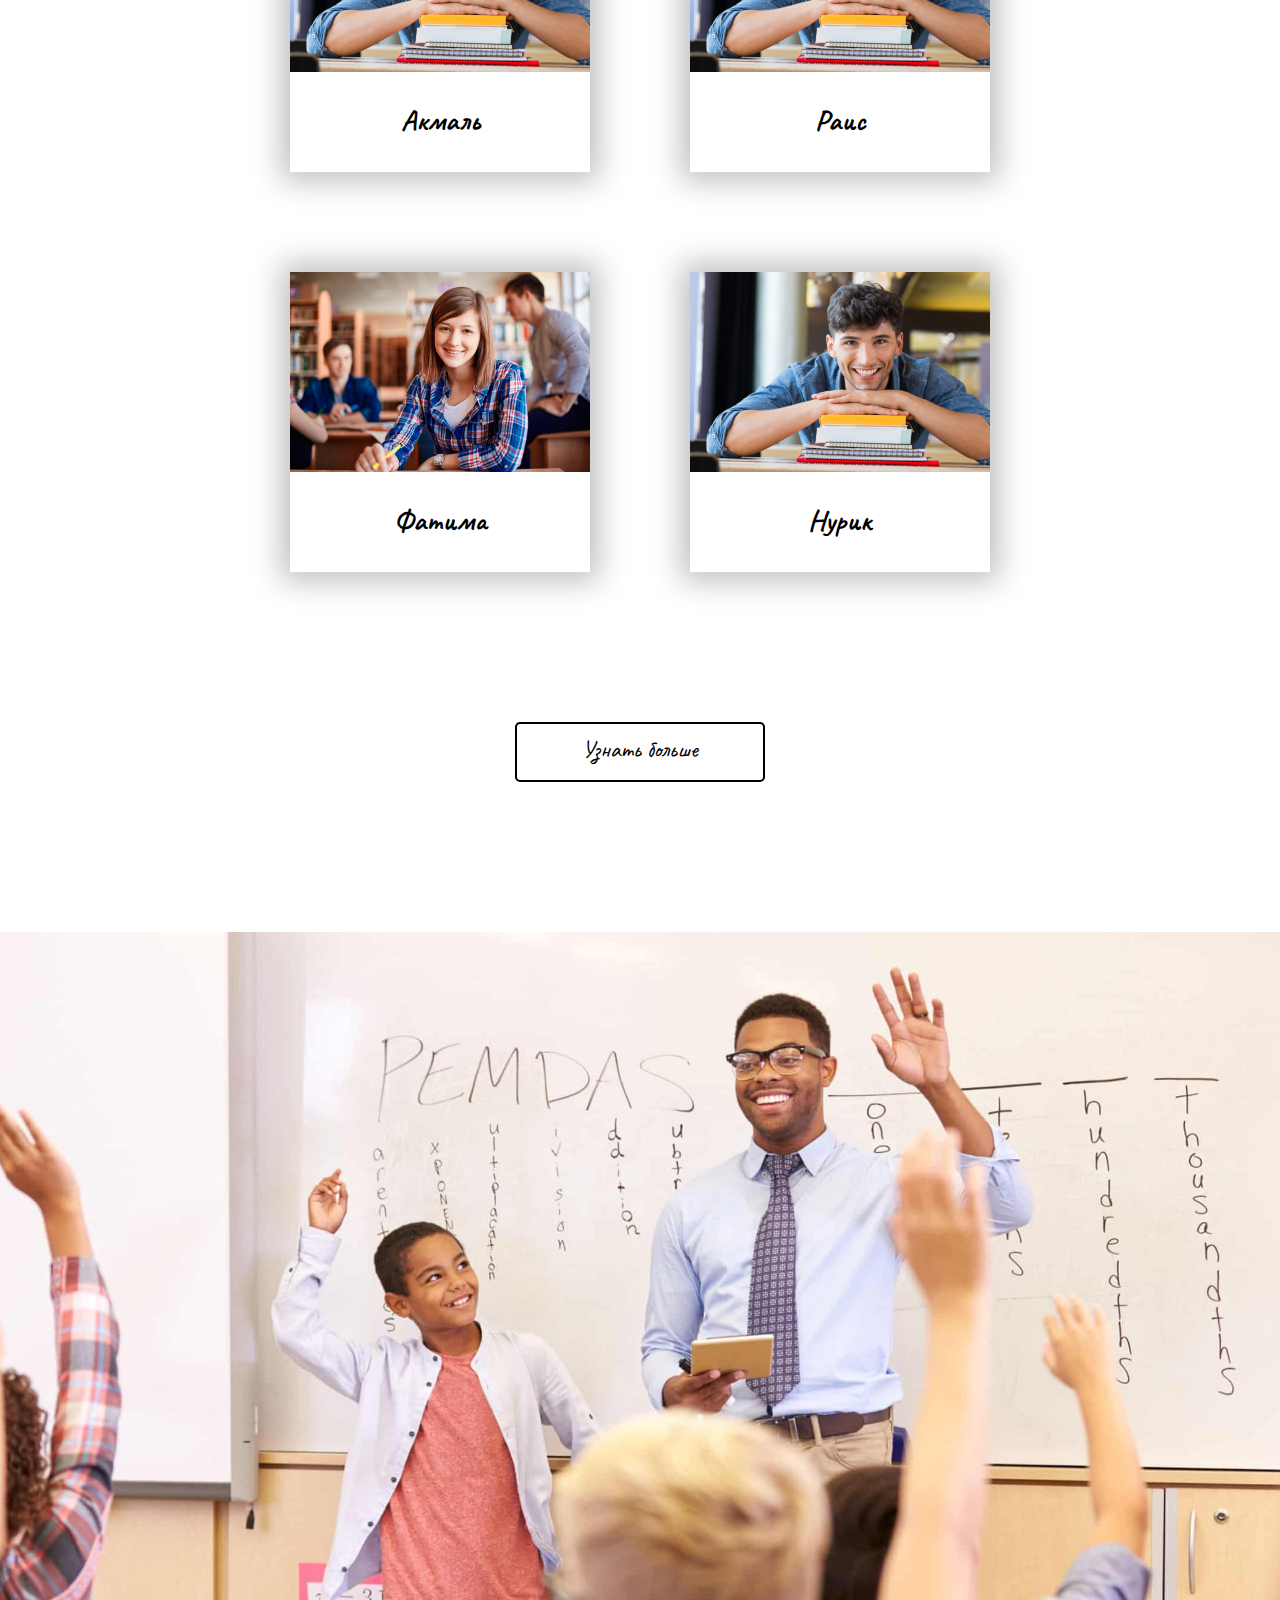
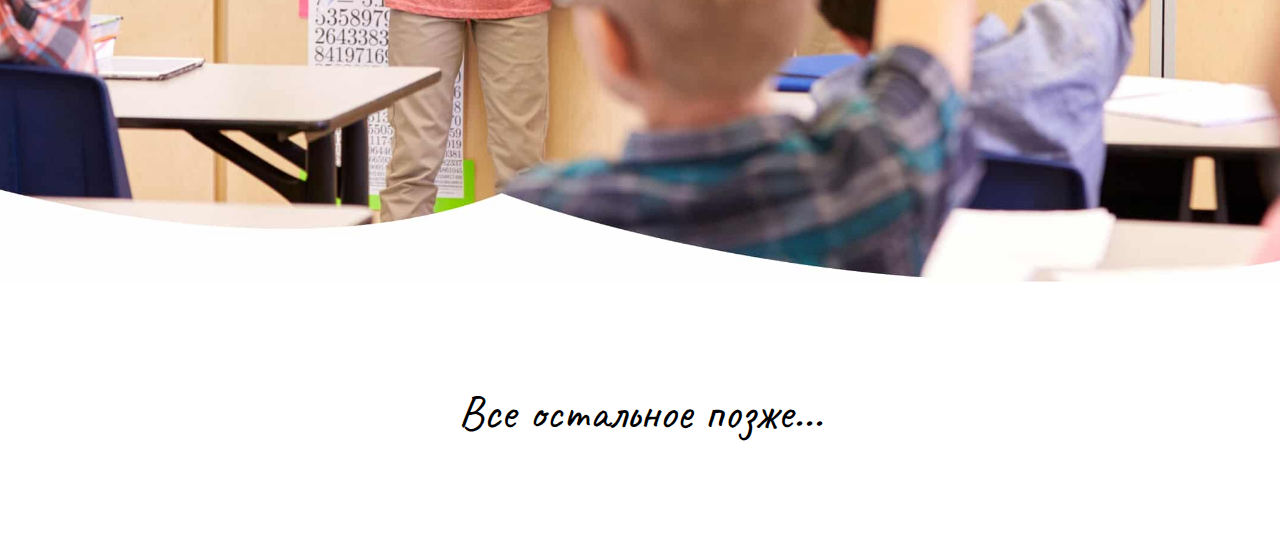
==== commit c66077b0: "Update index.html" ====
--- a/index.html
+++ b/index.html
@@ -6,17 +6,22 @@
     <link href="styles.css" rel="stylesheet">
     <link rel="preconnect" href="https://fonts.gstatic.com">
 <link href="https://fonts.googleapis.com/css2?family=Caveat&display=swap" rel="stylesheet">
-    <title>11 школа</title>
+    <title>22 школа</title>
 </head>
 <body>
     <div class="nav">
-            <div class="logo">школа №11 гимназия "Жеңіс"</div>
+            <div class="logo">школа №22</div>
+             <div class="burger">
+                    <span></span>
+                </div>
             <div class="nav__items">
-                <a id="one" href="#first"><div class="nav__item">Главная</div></a>
-                <a id="two" href="#second"><div class="nav__item">Руководство</div></a>
-                <a id="three" href="#third"><div class="nav__item">Учителя</div></a>
-                <a id="four" href="#fourth"><div class="nav__item">Ученики</div></a>
-                <div class="nav__item"><a href="tel:+77084785641" target="_blank">+7 (708) 478 55-02</a></div>
+                <a id="one" class="list" href="#first"><div class="nav__item">Главная</div></a>
+                <a id="two" class="list" href="#second"><div class="nav__item">Руководство</div></a>
+                <a id="three" class="list" href="#third"><div class="nav__item">Учителя</div></a>
+                <a id="four" class="list" href="#fourth"><div class="nav__item">Ученики</div></a>
+                
+                <div class="nav__item tel comp"><a href="tel:+77084785641" class="tel"target="_blank">+7 (708) 478 55-02</a></div>
+                <div class="nav__item tel phone"><a href="tel:+77084785502" style="color:red" class="tel" target="_blank">Позвонить</a></div>
             </div>
         </div>        
     <div class="header"  id="first">
@@ -26,12 +31,12 @@
             <div class="about">Уважаемые родители и гости нашей школы! Мы рады приветствовать вас на страницах нашего сайта. Надеемся, что мы сможем оправдать ваше доверие, дать ученикам самые лучшие знания и поможем им стать личностями, которые будут почтенными гражданами своей родины и помогут ей достичь наибольших высот. </div>
             <img src="15.jpg" alt="" class="director">
         </div>
-        <a href="# " class="button">Записать ребенка</a>
+        <a class="button">Записать ребенка</a>
     <div class="teachers" id="third">
         <div class="teachers__back"><p>Наша Команда</p></div>
         <div class="teachers__boxes">
             <div class="teachers_box t1"><h1>Фамилия Имя Отчество</h1></div>
-            <div class="teachers_box big t2"><h1>Фамилия Имя Отчество</h1></div>
+            <div class="teachers_box big t2"><h1>Директор</h1></div>
             <div class="teachers_box t1"><h1>Фамилия Имя Отчество</h1></div>
             <div class="teachers_box t2"><h1>Фамилия Имя Отчество</h1></div>
             <div class="teachers_box t1"><h1>Фамилия Имя Отчество</h1></div>
@@ -43,17 +48,26 @@
             <div class="teachers_box t1"><h1>Фамилия Имя Отчество</h1></div>
             <div class="teachers_box t2"><h1>Фамилия Имя Отчество</h1></div>
         </div>
-        <a href="# " class="button">Присоединиться</a>
+        <a class="button">Присоединиться</a>
     </div>
 
     <div class="students" id="fourth">
         <div class="students__back"><p>Наша Гордость</p></div>
         <div class="students__boxes">
             <div class="students_box1 ss"><h1>Беркинбаев Маргулан</h1></div>
-            <div class="students_box2 ss"><h1>Аружан Жумаханбет</h1></div>
-            <div class="students_box3 ss"><h1>И еще один</h1></div>
+            <div class="students_box2 ss"><h1>Гориславец Анна</h1></div>
+            <div class="students_box3 ss"><h1>Хакимов Камиль</h1></div>
+            <div class="students_box3 ss"><h1>Али</h1></div>
+            <div class="students_box2 ss"><h1>Карина</h1></div>
+            <div class="students_box3 ss"><h1>Расул</h1></div>
+            <div class="students_box3 ss"><h1>Шадияр</h1></div>
+            <div class="students_box2 ss"><h1>Диляра</h1></div>
+            <div class="students_box3 ss"><h1>Акмаль</h1></div>
+            <div class="students_box3 ss"><h1>Раис</h1></div>
+            <div class="students_box2 ss"><h1>Фатима</h1></div>
+            <div class="students_box3 ss"><h1>Нурик</h1></div>
         </div>
-        <a href="# " class="button">Узнать больше</a>
+        <a class="button">Узнать больше</a>
     </div>
     <div class="eshe"></div>
     <div class="other">Все остальное позже...</div>
@@ -62,4 +76,4 @@
     <script src="jquery.min.js"></script>
 <script src="scripts.js"></script>
 </body>
-</html>+</html>
--- a/styles.css
+++ b/styles.css
@@ -37,12 +37,12 @@
   width: 100%;
   height: 85px;
   background: #fff;
-  z-index: 5;
+  z-index: 41;
 }
 
 .logo {
   position: absolute;
-  direction: block;
+  display: block;
   left: 50px;
   margin: 20px;
 }
@@ -51,6 +51,7 @@
   position: absolute;
   display: flex;
   right: 50px;
+  z-index: 10;
 }
 
 .nav__item {
@@ -203,4 +204,167 @@
   font-size: 2rem;
   margin-top: 100px;
   text-align: center;
-}+}
+
+.burger {display: none;
+  position: relative;
+  z-index: 40;}
+
+.phone {display: none}
+
+@media only screen and (max-width: 1145px) {
+  .nav {font-size: 1.2em}
+  .comp {display: none;}
+  .phone {display: block;}
+  .glavnaya {
+    display: block;
+  }
+  .glavnaya {display: block;
+    padding: 0px 50px;}
+  .about, .director {
+    width: 100%;
+    margin: 50px 0px;
+    font-size: 1.5em;
+  }
+}
+
+@media only screen and (max-width: 767px) {
+  .nav {
+    height: 60px;
+    z-index: 49;
+    font-size: 1.5em;
+  }
+
+   .logo {
+    z-index: 50;
+    text-align: center;
+    left: auto;
+    margin: 0px;
+    width: 200px;
+  height: 55px;
+  padding-top: 5px;
+  background: #fff;
+  }
+
+  .burger {
+    display: block;
+    position: absolute;
+    right: 30px;
+    width: 30px;
+    height: 20px;
+    top: 20px;
+  }
+
+  .burger span{
+    content: '';
+    background-color: #000;
+    position: absolute;
+    width: 100%;
+    height: 3px;
+    border-radius: 5px;
+    left: 0;
+    top: 0px;
+    transition: all 0.3s ease 0s;
+  }
+
+  .burger:before, .burger:after {
+    content: '';
+    background-color: #000;
+    position: absolute;
+    width: 100%;
+    height: 3px;
+    border-radius: 5px;
+    left: 0;
+    transition: all 0.3s ease 0s;
+  }
+
+  .burger:before{
+    top:9px;
+  }
+
+  .burger:after {
+    bottom: 0px;
+  }
+
+  .burger.active:before{
+    transform: rotate(45deg);
+    top: 9px;
+  }
+  .burger.active:after{
+    transform: rotate(-45deg);
+    bottom:8px;
+  }
+  .burger.active span {
+    transform: scale(0);
+  }
+  .nav__items {
+    padding-top: 60px;
+    margin-top: 20px;
+    position: fixed;
+    top:-100%;
+    left: 0;
+    width: 100%;
+    height: 340px;
+    background-color: #fff;
+    flex-wrap: wrap;
+    transition: all 0.5s;
+  }
+
+  .nav__items.active {
+    top:0;
+    transition: all 0.5s;
+  }
+
+
+  .list {
+    width: 100%;
+    margin: 0px;
+    height: 30px;
+  }
+
+  .nav__item {
+    margin: 3px 0px;
+    font-size: 20px;
+    top: -100%;
+    transition: all 0.5s;
+    text-align: center;
+  }
+
+  .nav__items.active .nav__item {
+    top:0;
+    transition: all 0.5s;
+  }
+
+  .tel {
+    text-align: center;
+    width: 100%;
+  }
+
+  .container {margin: 30px 0px;}
+
+  .glavnaya {display: block;
+    padding: 0px 20px;}
+  .about, .director {
+    width: 100%;
+    margin: 20px 0px;
+    font-size: 1em;
+  }
+  p {font-size: 3em}
+
+  .teachers_box, .ss {
+    margin: 20px;
+  }
+
+  .big {
+    margin: 20px 0px;
+  }
+
+  .teachers .big h1 {
+    font-size: 1.2em;
+  }
+
+  .teachers_box h1 {
+    font-size: 0.8em;
+  }
+
+}
